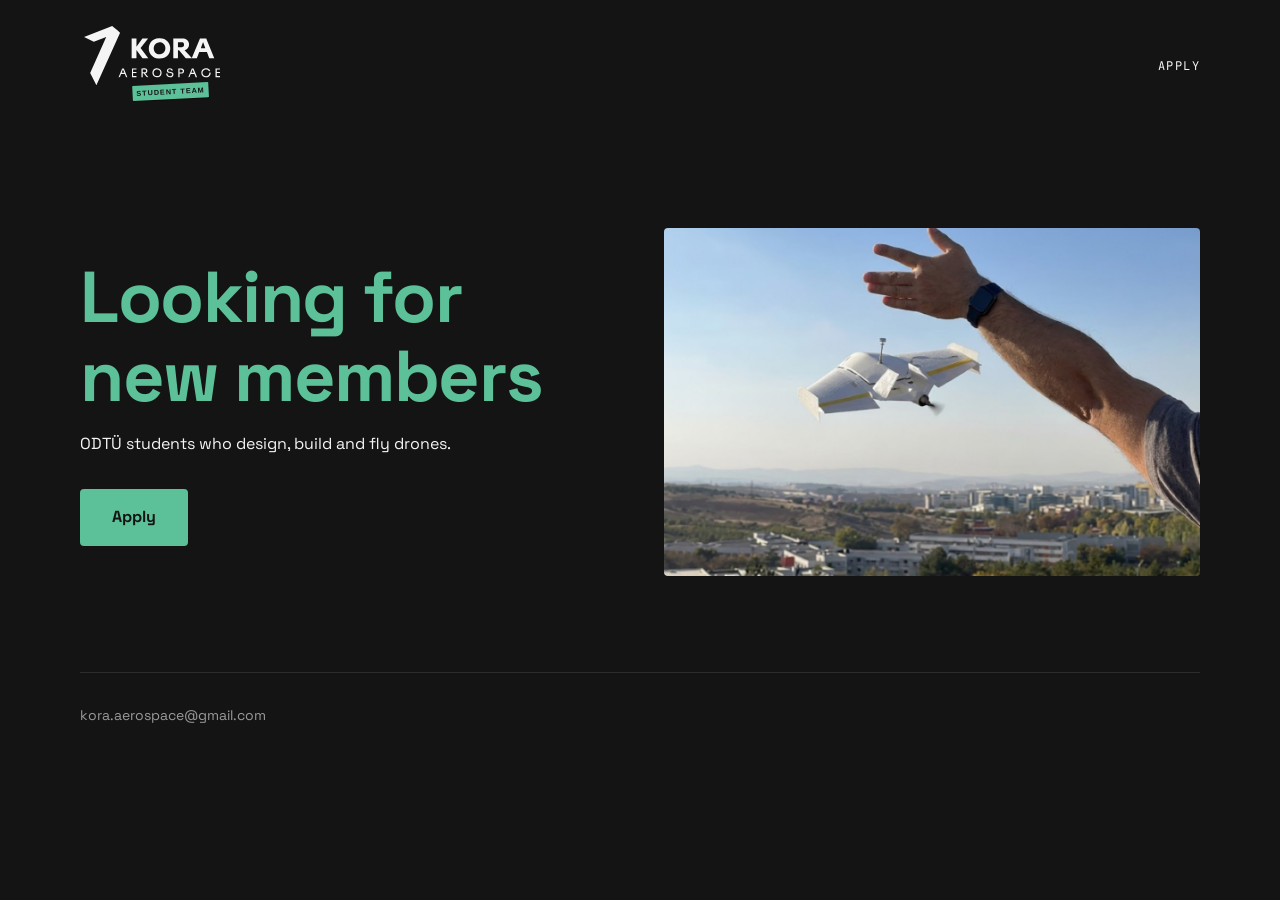
==== index.html @ a080cf4e "Cut text and elements Home keeps the hero only. Apply keeps the title, the four areas and the form b" ====
<!doctype html>
<html lang="en">
<head>
  <meta charset="utf-8">
  <meta name="viewport" content="width=device-width, initial-scale=1">
  <title>Kora Aerospace Student Team</title>
  <meta name="description" content="ODTÜ student team that designs, builds and flies drones. Looking for new members.">
  <link rel="icon" href="favicon.ico" sizes="32x32">
  <link rel="icon" href="favicon.svg" type="image/svg+xml">
  <link rel="apple-touch-icon" href="apple-touch-icon.png">
  <link rel="preconnect" href="https://fonts.googleapis.com">
  <link rel="preconnect" href="https://fonts.gstatic.com" crossorigin>
  <link rel="stylesheet" href="tokens.css">
  <link rel="stylesheet" href="style.css">
</head>
<body>
  <header class="wrap nav">
    <a href="./"><img src="media/logo.svg" alt="Kora Aerospace Student Team" width="144" height="84"></a>
    <a href="apply/" class="tab label">Apply</a>
  </header>

  <main class="wrap">
    <section class="hero">
      <div>
        <h1>Looking for new members</h1>
        <p class="lead">ODTÜ students who design, build and fly drones.</p>
        <a href="apply/" class="btn">Apply</a>
      </div>
      <img src="media/launch.jpg" alt="Hand launch of a flying wing in a field test" width="1200" height="778">
    </section>
  </main>

  <footer class="wrap">
    <a href="mailto:kora.aerospace@gmail.com">kora.aerospace@gmail.com</a>
  </footer>
</body>
</html>
---- tokens.css ----
/* Kora Aerospace design tokens. Source of truth: design/DESIGN.md */
@import url('https://fonts.googleapis.com/css2?family=Space+Grotesk:wght@400;500;700&family=JetBrains+Mono:wght@400&display=swap');

:root {
  /* Color: dark first, from the recruitment poster */
  --kora-bg: #141414;          /* page background */
  --kora-surface: #1e1e1e;     /* cards, panels */
  --kora-line: #2d2d2d;        /* borders, dividers */
  --kora-text: #f5f5f5;        /* primary text */
  --kora-text-muted: #9a9a9a;  /* secondary text */
  --kora-green: #5cc098;       /* accent: titles, links, icons. One per view. */
  --kora-green-dim: #3e8a6c;   /* hover/pressed */
  --kora-on-green: #141414;    /* text on green */

  /* Type */
  --kora-font: 'Space Grotesk', 'Helvetica Neue', Arial, sans-serif;
  --kora-font-mono: 'JetBrains Mono', ui-monospace, monospace;
  --kora-fs-display: clamp(2.5rem, 6vw, 4.5rem);
  --kora-fs-h1: clamp(2rem, 4vw, 3rem);
  --kora-fs-h2: 1.5rem;
  --kora-fs-body: 1rem;
  --kora-fs-small: 0.875rem;
  --kora-fs-label: 0.75rem;    /* mono, uppercase, letter-spacing .12em */
  --kora-lh: 1.55;
  --kora-lh-tight: 1.1;

  /* Space: 8px grid */
  --kora-s1: 0.5rem;
  --kora-s2: 1rem;
  --kora-s3: 1.5rem;
  --kora-s4: 2rem;
  --kora-s6: 3rem;
  --kora-s8: 4rem;
  --kora-s12: 6rem;            /* between sections */
  --kora-max: 1120px;          /* content width */

  --kora-radius: 4px;
  --kora-ease: 150ms ease-out;
}

/* Light surfaces (print, documents): swap only these */
.kora-light {
  --kora-bg: #f5f5f5;
  --kora-surface: #ffffff;
  --kora-line: #dddddd;
  --kora-text: #141414;
  --kora-text-muted: #5a5a5a;
  --kora-green: #2f8a66;       /* darker green keeps AA contrast on light */
}
---- style.css ----
/* Layout only. Colors, type and space come from tokens.css (copy of design/tokens.css). */
* { box-sizing: border-box; }

body {
  margin: 0;
  background: var(--kora-bg);
  color: var(--kora-text);
  font: 400 var(--kora-fs-body)/var(--kora-lh) var(--kora-font);
}

::selection { background: var(--kora-green); color: var(--kora-on-green); }

img { display: block; max-width: 100%; height: auto; }

a { color: inherit; text-decoration: none; transition: color var(--kora-ease), background var(--kora-ease), border-color var(--kora-ease); }

.wrap { width: min(100% - 2 * var(--kora-s2), var(--kora-max)); margin: 0 auto; }

.label {
  font: 400 var(--kora-fs-label) var(--kora-font-mono);
  letter-spacing: 0.12em;
  text-transform: uppercase;
}

.nav {
  display: flex;
  align-items: center;
  justify-content: space-between;
  padding: var(--kora-s3) 0;
}

.tab { padding: var(--kora-s1) 0; border-bottom: 1px solid transparent; }

.tab:hover, .tab[aria-current] { color: var(--kora-green); border-color: var(--kora-green); }

section { padding: var(--kora-s8) 0; }

h1 {
  margin: 0 0 var(--kora-s2);
  color: var(--kora-green);
  font-size: var(--kora-fs-display);
  font-weight: 700;
  line-height: var(--kora-lh-tight);
  letter-spacing: -0.02em;
}

.lead { max-width: 34rem; margin: 0 0 var(--kora-s4); }

.btn {
  display: inline-block;
  padding: var(--kora-s2) var(--kora-s4);
  border-radius: var(--kora-radius);
  background: var(--kora-green);
  color: var(--kora-on-green);
  font-weight: 700;
}

.btn:hover { background: var(--kora-green-dim); }

.hero { display: grid; gap: var(--kora-s6); align-items: center; }

.hero img { width: 100%; border-radius: var(--kora-radius); }

.areas {
  display: grid;
  gap: var(--kora-s3);
  margin: var(--kora-s6) 0;
  padding: 0;
  list-style: none;
}

.areas li { display: flex; align-items: center; gap: var(--kora-s2); }

.areas svg {
  flex: none;
  width: 24px;
  height: 24px;
  fill: none;
  stroke: var(--kora-green);
  stroke-width: 1.5;
  stroke-linecap: round;
  stroke-linejoin: round;
}

footer {
  display: flex;
  flex-wrap: wrap;
  justify-content: space-between;
  gap: var(--kora-s2);
  padding: var(--kora-s4) 0;
  border-top: 1px solid var(--kora-line);
  color: var(--kora-text-muted);
  font-size: var(--kora-fs-small);
}

footer a:hover { color: var(--kora-green); }

@media (min-width: 860px) {
  .hero { grid-template-columns: 1fr 1fr; }
  section { padding: var(--kora-s12) 0; }
}
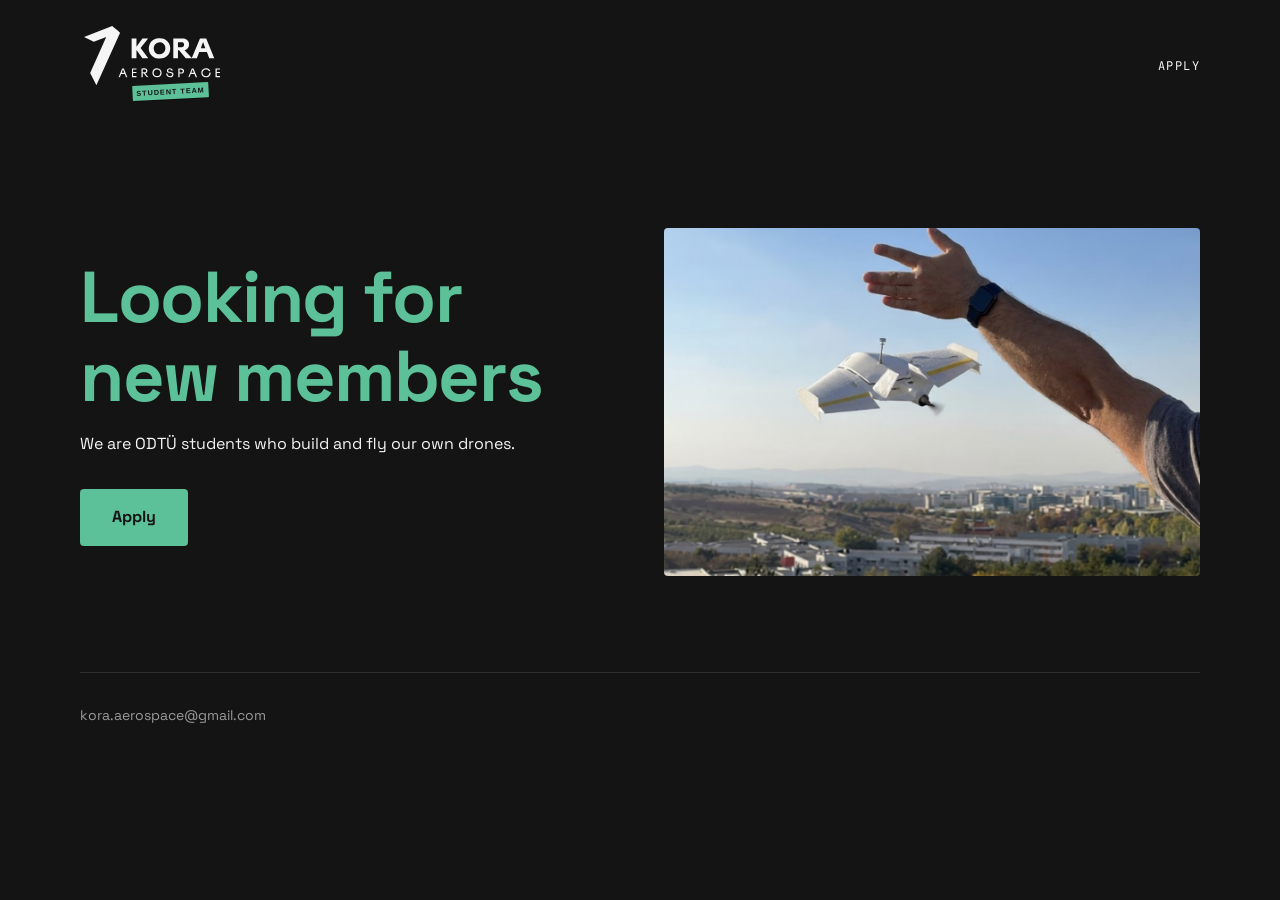
==== commit c20934a5: "Humanize page copy and README Co-Authored-By: Claude Opus 5.5 <noreply@anthropic.com> Claude-Session" ====
--- a/index.html
+++ b/index.html
@@ -4,7 +4,7 @@
   <meta charset="utf-8">
   <meta name="viewport" content="width=device-width, initial-scale=1">
   <title>Kora Aerospace Student Team</title>
-  <meta name="description" content="ODTÜ student team that designs, builds and flies drones. Looking for new members.">
+  <meta name="description" content="We are ODTÜ students who build and fly our own drones, and we are looking for new members.">
   <link rel="icon" href="favicon.ico" sizes="32x32">
   <link rel="icon" href="favicon.svg" type="image/svg+xml">
   <link rel="apple-touch-icon" href="apple-touch-icon.png">
@@ -23,7 +23,7 @@
     <section class="hero">
       <div>
         <h1>Looking for new members</h1>
-        <p class="lead">ODTÜ students who design, build and fly drones.</p>
+        <p class="lead">We are ODTÜ students who build and fly our own drones.</p>
         <a href="apply/" class="btn">Apply</a>
       </div>
       <img src="media/launch.jpg" alt="Hand launch of a flying wing in a field test" width="1200" height="778">
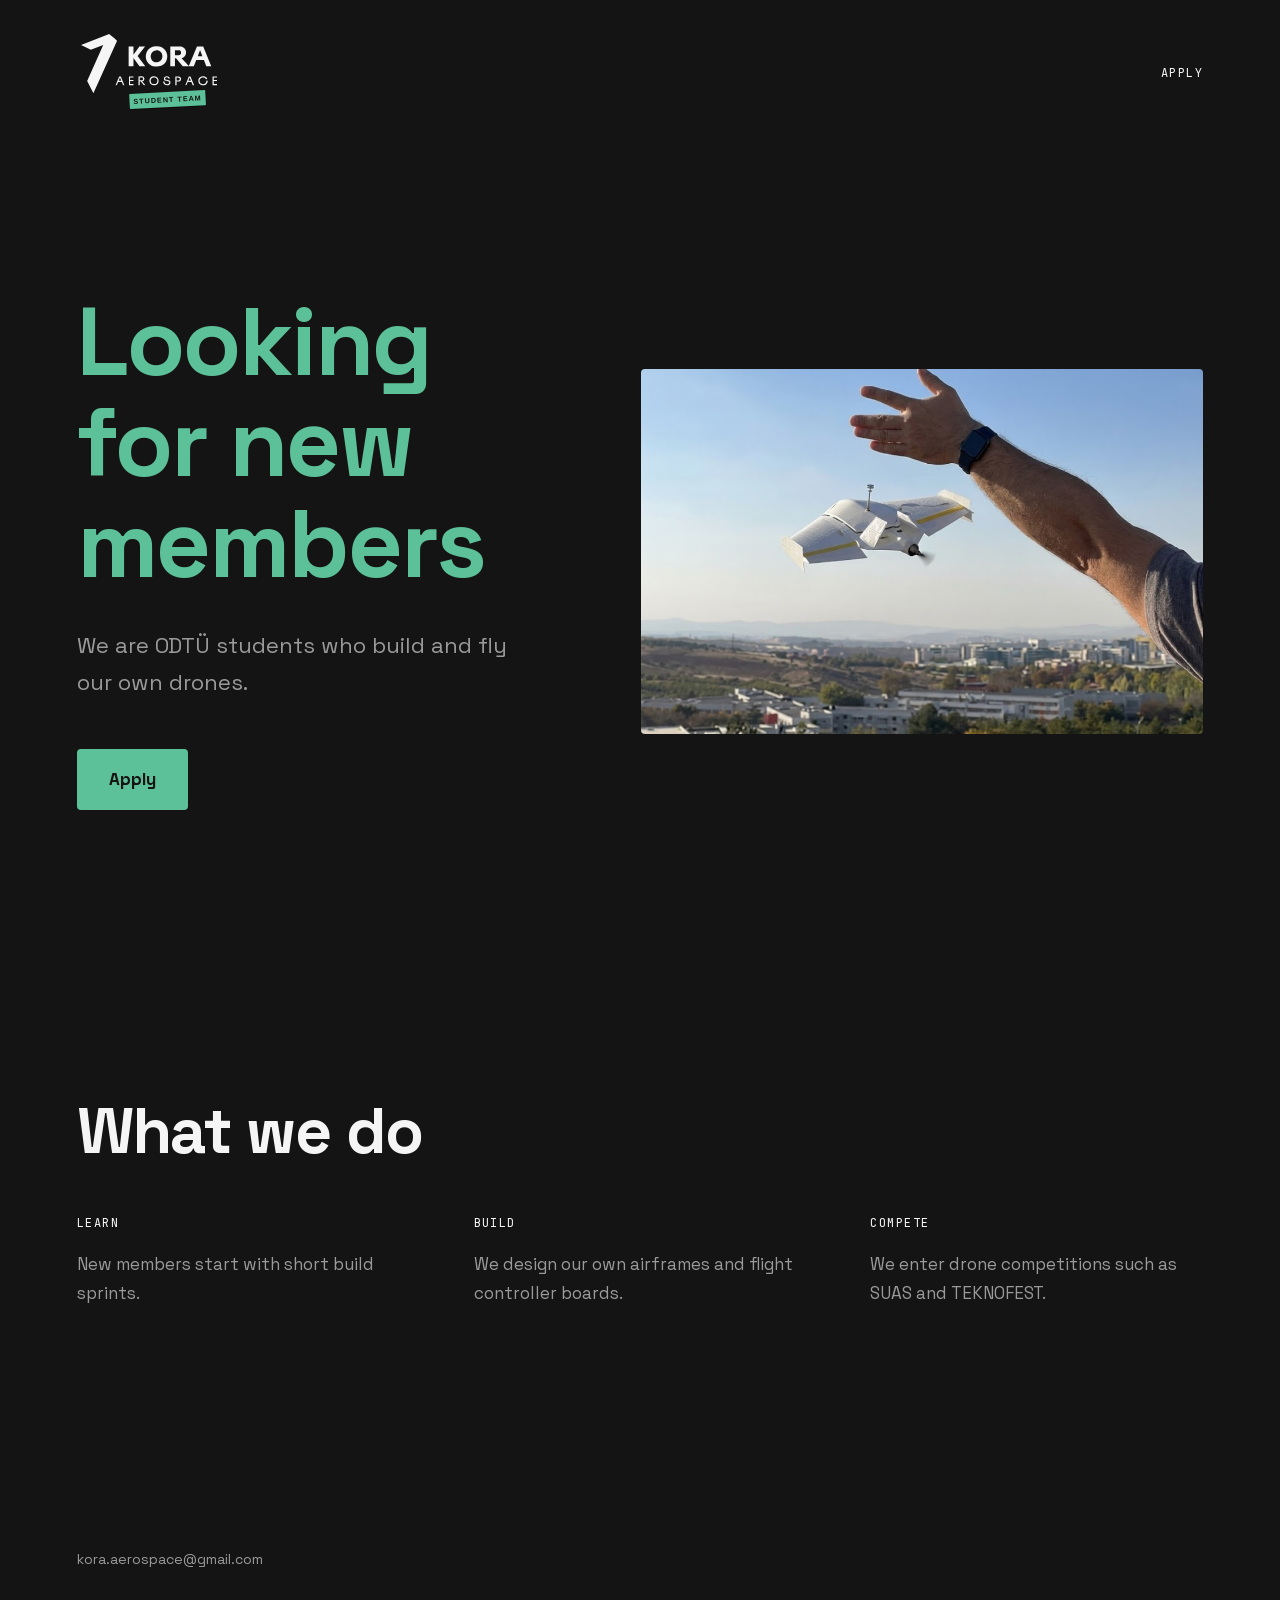
==== commit 7f2b02d0: "Apply design v2 and the designer's review Copy tokens.css v2 and self-host Space Grotesk and JetBrai" ====
--- a/index.html
+++ b/index.html
@@ -8,8 +8,7 @@
   <link rel="icon" href="favicon.ico" sizes="32x32">
   <link rel="icon" href="favicon.svg" type="image/svg+xml">
   <link rel="apple-touch-icon" href="apple-touch-icon.png">
-  <link rel="preconnect" href="https://fonts.googleapis.com">
-  <link rel="preconnect" href="https://fonts.gstatic.com" crossorigin>
+  <link rel="preload" href="fonts/space-grotesk-latin.woff2" as="font" type="font/woff2" crossorigin>
   <link rel="stylesheet" href="tokens.css">
   <link rel="stylesheet" href="style.css">
 </head>
@@ -26,7 +25,16 @@
         <p class="lead">We are ODTÜ students who build and fly our own drones.</p>
         <a href="apply/" class="btn">Apply</a>
       </div>
-      <img src="media/launch.jpg" alt="Hand launch of a flying wing in a field test" width="1200" height="778">
+      <img src="media/launch.jpg" alt="Hand launch of a flying wing in a field test" width="1111" height="721">
+    </section>
+
+    <section>
+      <h2>What we do</h2>
+      <ul class="facts">
+        <li><span class="label">Learn</span>New members start with short build sprints.</li>
+        <li><span class="label">Build</span>We design our own airframes and flight controller boards.</li>
+        <li><span class="label">Compete</span>We enter drone competitions such as SUAS and TEKNOFEST.</li>
+      </ul>
     </section>
   </main>
 
--- a/tokens.css
+++ b/tokens.css
@@ -1,5 +1,5 @@
-/* Kora Aerospace design tokens. Source of truth: design/DESIGN.md */
-@import url('https://fonts.googleapis.com/css2?family=Space+Grotesk:wght@400;500;700&family=JetBrains+Mono:wght@400&display=swap');
+/* Kora Aerospace design tokens v2 (2026-10-20). Rules: design/DESIGN.md.
+   Fonts are self-hosted by each site; this file loads nothing. */
 
 :root {
   /* Color: dark first, from the recruitment poster */
@@ -12,30 +12,37 @@
   --kora-green-dim: #3e8a6c;   /* hover/pressed */
   --kora-on-green: #141414;    /* text on green */
 
-  /* Type */
+  /* Type: big steps between levels, so hierarchy comes from size and weight */
   --kora-font: 'Space Grotesk', 'Helvetica Neue', Arial, sans-serif;
   --kora-font-mono: 'JetBrains Mono', ui-monospace, monospace;
-  --kora-fs-display: clamp(2.5rem, 6vw, 4.5rem);
-  --kora-fs-h1: clamp(2rem, 4vw, 3rem);
-  --kora-fs-h2: 1.5rem;
-  --kora-fs-body: 1rem;
+  --kora-fs-display: clamp(3rem, 8vw, 6rem);       /* 48 to 96px */
+  --kora-fs-h1: clamp(2.25rem, 5vw, 4rem);         /* 36 to 64px */
+  --kora-fs-h2: clamp(1.375rem, 2.2vw, 1.75rem);   /* 22 to 28px */
+  --kora-fs-lead: clamp(1.125rem, 1.8vw, 1.375rem);/* 18 to 22px, under a heading */
+  --kora-fs-body: 1.0625rem;                       /* 17px */
   --kora-fs-small: 0.875rem;
   --kora-fs-label: 0.75rem;    /* mono, uppercase, letter-spacing .12em */
-  --kora-lh: 1.55;
-  --kora-lh-tight: 1.1;
+  --kora-lh: 1.7;
+  --kora-lh-tight: 1.05;
+  --kora-measure: 36ch;        /* max line length of lead and body text */
 
-  /* Space: 8px grid */
-  --kora-s1: 0.5rem;
-  --kora-s2: 1rem;
-  --kora-s3: 1.5rem;
-  --kora-s4: 2rem;
-  --kora-s6: 3rem;
-  --kora-s8: 4rem;
-  --kora-s12: 6rem;            /* between sections */
-  --kora-max: 1120px;          /* content width */
+  /* Space: 8px grid, larger top end */
+  --kora-s1: 0.5rem;           /* 8 */
+  --kora-s2: 1rem;             /* 16 */
+  --kora-s3: 1.5rem;           /* 24 */
+  --kora-s4: 2rem;             /* 32 */
+  --kora-s6: 3rem;             /* 48 */
+  --kora-s8: 4rem;             /* 64 */
+  --kora-s12: 6rem;            /* 96 */
+  --kora-s16: 8rem;            /* 128 */
+  --kora-s20: 10rem;           /* 160 */
+  --kora-gutter: clamp(1.5rem, 6vw, 6rem);         /* page side margin: 24 to 96px */
+  --kora-section: clamp(6rem, 16vh, 10rem);        /* padding above and below each section: 96 to 160px */
+  --kora-stack: var(--kora-s4);                    /* heading to text */
+  --kora-max: 1200px;          /* content width, inside the gutters */
 
   --kora-radius: 4px;
-  --kora-ease: 150ms ease-out;
+  --kora-ease: 300ms cubic-bezier(.2, 0, 0, 1);    /* calm, no bounce */
 }
 
 /* Light surfaces (print, documents): swap only these */
--- a/style.css
+++ b/style.css
@@ -1,4 +1,11 @@
 /* Layout only. Colors, type and space come from tokens.css (copy of design/tokens.css). */
+
+/* Self-hosted fonts (SIL OFL 1.1, see LICENSES/), same files as the company site. */
+@font-face { font-family: 'Space Grotesk'; font-weight: 400 700; font-display: swap; src: url(fonts/space-grotesk-latin.woff2) format('woff2'); unicode-range: U+0000-00FF, U+0131, U+0152-0153, U+02BB-02BC, U+02C6, U+02DA, U+02DC, U+0304, U+0308, U+0329, U+2000-206F, U+20AC, U+2122, U+2191, U+2193, U+2212, U+2215, U+FEFF, U+FFFD; }
+@font-face { font-family: 'Space Grotesk'; font-weight: 400 700; font-display: swap; src: url(fonts/space-grotesk-latin-ext.woff2) format('woff2'); unicode-range: U+0100-02BA, U+02BD-02C5, U+02C7-02CC, U+02CE-02D7, U+02DD-02FF, U+0304, U+0308, U+0329, U+1D00-1DBF, U+1E00-1E9F, U+1EF2-1EFF, U+2020, U+20A0-20AB, U+20AD-20C4, U+2113, U+2C60-2C7F, U+A720-A7FF; }
+@font-face { font-family: 'JetBrains Mono'; font-weight: 400; font-display: swap; src: url(fonts/jetbrains-mono-latin.woff2) format('woff2'); unicode-range: U+0000-00FF, U+0131, U+0152-0153, U+02BB-02BC, U+02C6, U+02DA, U+02DC, U+0304, U+0308, U+0329, U+2000-206F, U+20AC, U+2122, U+2191, U+2193, U+2212, U+2215, U+FEFF, U+FFFD; }
+@font-face { font-family: 'JetBrains Mono'; font-weight: 400; font-display: swap; src: url(fonts/jetbrains-mono-latin-ext.woff2) format('woff2'); unicode-range: U+0100-02BA, U+02BD-02C5, U+02C7-02CC, U+02CE-02D7, U+02DD-02FF, U+0304, U+0308, U+0329, U+1D00-1DBF, U+1E00-1E9F, U+1EF2-1EFF, U+2020, U+20A0-20AB, U+20AD-20C4, U+2113, U+2C60-2C7F, U+A720-A7FF; }
+
 * { box-sizing: border-box; }
 
 body {
@@ -6,18 +13,26 @@
   background: var(--kora-bg);
   color: var(--kora-text);
   font: 400 var(--kora-fs-body)/var(--kora-lh) var(--kora-font);
+  -webkit-font-smoothing: antialiased;
 }
 
 ::selection { background: var(--kora-green); color: var(--kora-on-green); }
 
 img { display: block; max-width: 100%; height: auto; }
 
-a { color: inherit; text-decoration: none; transition: color var(--kora-ease), background var(--kora-ease), border-color var(--kora-ease); }
+a { color: inherit; text-decoration: none; transition: color var(--kora-ease), background-color var(--kora-ease), border-color var(--kora-ease); }
 
-.wrap { width: min(100% - 2 * var(--kora-s2), var(--kora-max)); margin: 0 auto; }
+h1, h2, p, ul { margin: 0; }
+
+.wrap {
+  width: auto;
+  max-width: calc(var(--kora-max) + 2 * var(--kora-gutter));
+  padding-inline: var(--kora-gutter);
+  margin-inline: auto;
+}
 
 .label {
-  font: 400 var(--kora-fs-label) var(--kora-font-mono);
+  font: 400 var(--kora-fs-label)/var(--kora-lh) var(--kora-font-mono);
   letter-spacing: 0.12em;
   text-transform: uppercase;
 }
@@ -26,25 +41,27 @@
   display: flex;
   align-items: center;
   justify-content: space-between;
-  padding: var(--kora-s3) 0;
+  padding-block: var(--kora-s4);
 }
 
-.tab { padding: var(--kora-s1) 0; border-bottom: 1px solid transparent; }
+.tab { padding-block: var(--kora-s1); border-bottom: 1px solid transparent; }
 
 .tab:hover, .tab[aria-current] { color: var(--kora-green); border-color: var(--kora-green); }
 
-section { padding: var(--kora-s8) 0; }
+section { padding-block: var(--kora-section); }
 
-h1 {
-  margin: 0 0 var(--kora-s2);
-  color: var(--kora-green);
-  font-size: var(--kora-fs-display);
-  font-weight: 700;
-  line-height: var(--kora-lh-tight);
-  letter-spacing: -0.02em;
+h1, h2 { font-weight: 700; line-height: var(--kora-lh-tight); letter-spacing: -0.02em; }
+
+h1 { margin-bottom: var(--kora-stack); color: var(--kora-green); font-size: var(--kora-fs-display); }
+
+h2 { font-size: var(--kora-fs-h1); }
+
+.lead {
+  max-width: var(--kora-measure);
+  margin-bottom: var(--kora-s6);
+  color: var(--kora-text-muted);
+  font-size: var(--kora-fs-lead);
 }
-
-.lead { max-width: 34rem; margin: 0 0 var(--kora-s4); }
 
 .btn {
   display: inline-block;
@@ -57,19 +74,38 @@
 
 .btn:hover { background: var(--kora-green-dim); }
 
-.hero { display: grid; gap: var(--kora-s6); align-items: center; }
+.hero { display: grid; gap: var(--kora-s12); align-items: center; }
 
 .hero img { width: 100%; border-radius: var(--kora-radius); }
+
+.facts {
+  display: grid;
+  grid-template-columns: repeat(auto-fit, minmax(16rem, 1fr));
+  gap: var(--kora-s8);
+  margin-top: var(--kora-s6);
+  padding: 0;
+  list-style: none;
+  color: var(--kora-text-muted);
+}
+
+.facts .label { display: block; margin-bottom: var(--kora-s2); color: var(--kora-text); }
 
 .areas {
   display: grid;
   gap: var(--kora-s3);
-  margin: var(--kora-s6) 0;
+  margin-bottom: var(--kora-s8);
   padding: 0;
   list-style: none;
 }
 
-.areas li { display: flex; align-items: center; gap: var(--kora-s2); }
+.areas li {
+  display: flex;
+  align-items: center;
+  gap: var(--kora-s2);
+  padding: var(--kora-s4);
+  border-radius: var(--kora-radius);
+  background: var(--kora-surface);
+}
 
 .areas svg {
   flex: none;
@@ -83,19 +119,17 @@
 }
 
 footer {
-  display: flex;
-  flex-wrap: wrap;
-  justify-content: space-between;
-  gap: var(--kora-s2);
-  padding: var(--kora-s4) 0;
-  border-top: 1px solid var(--kora-line);
+  padding-block: var(--kora-s12) var(--kora-s8);
   color: var(--kora-text-muted);
   font-size: var(--kora-fs-small);
 }
 
 footer a:hover { color: var(--kora-green); }
 
+@media (min-width: 700px) {
+  .areas { grid-template-columns: repeat(2, 1fr); }
+}
+
 @media (min-width: 860px) {
-  .hero { grid-template-columns: 1fr 1fr; }
-  section { padding: var(--kora-s12) 0; }
+  .hero { grid-template-columns: 1fr 1.2fr; min-height: 80vh; }
 }
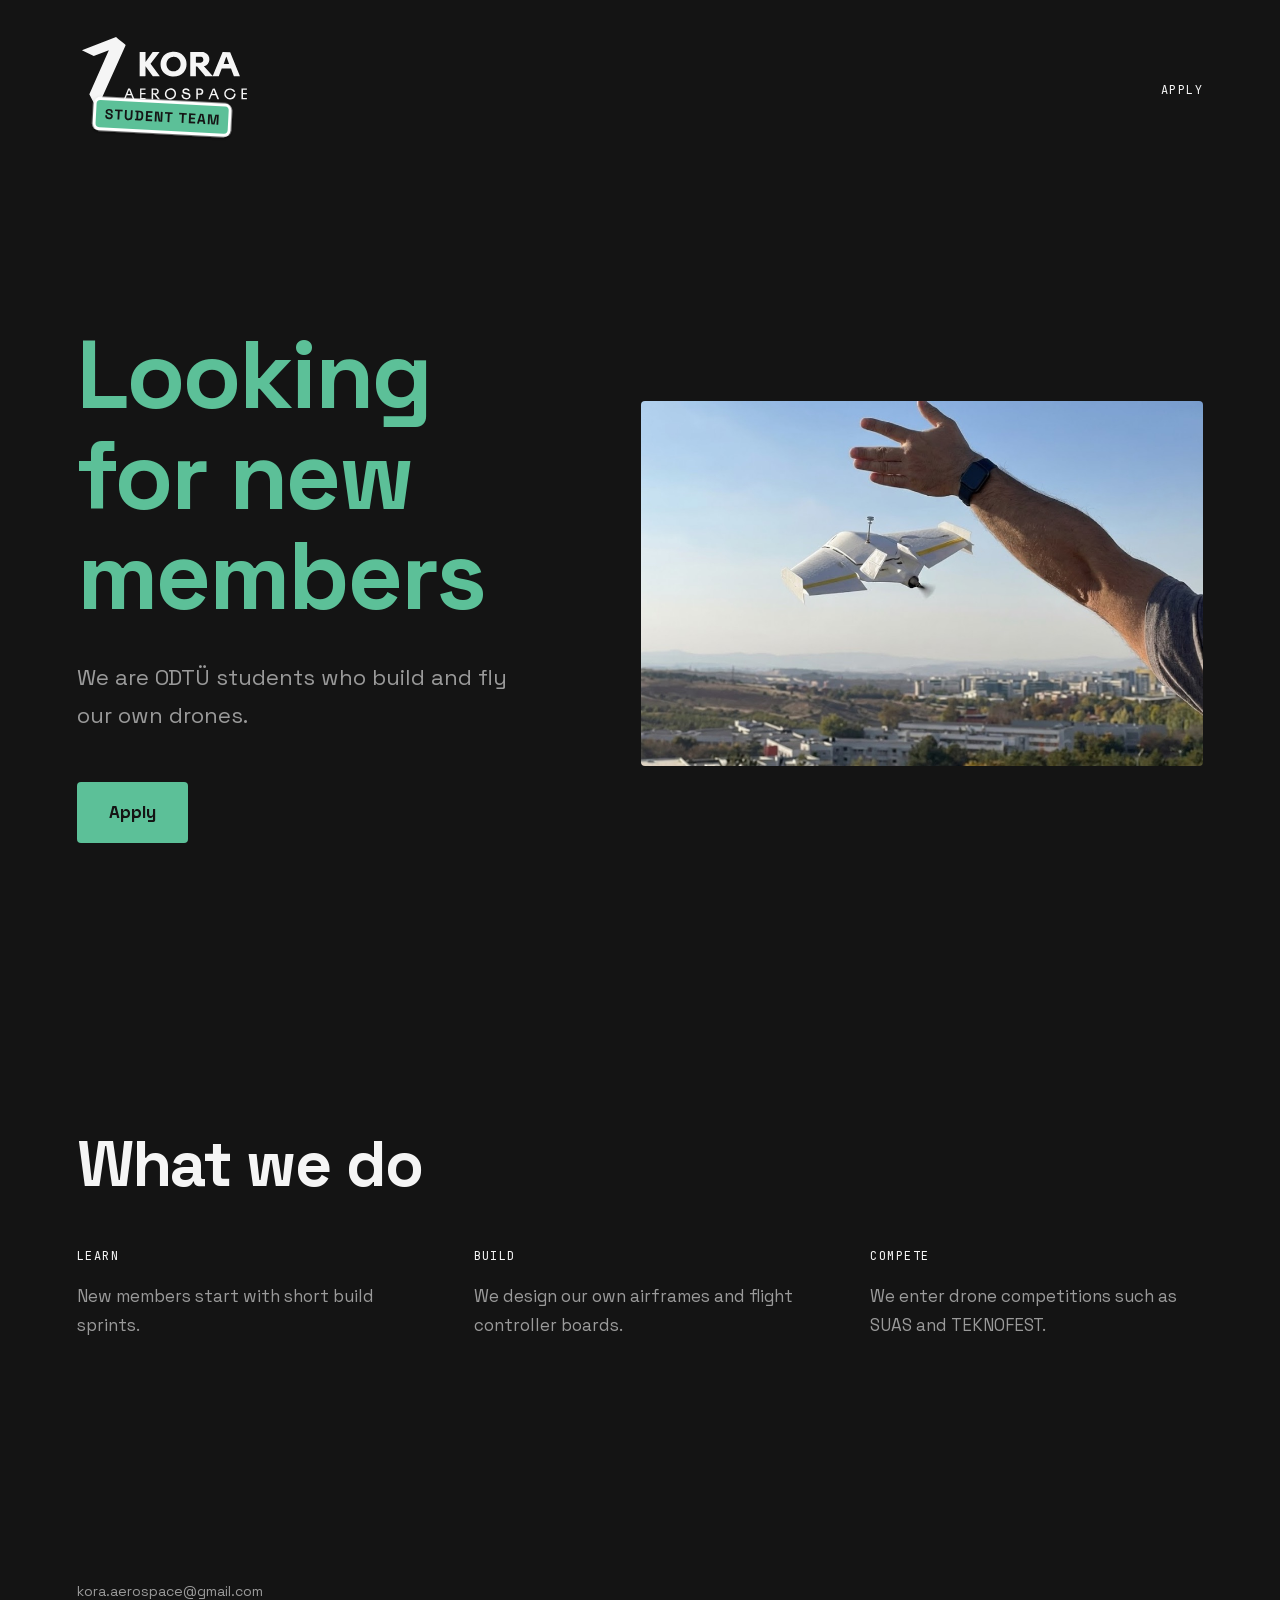
==== commit e3491a5e: "Use the official student team logo (option A) at 180px Co-Authored-By: Claude Opus 5.5 <noreply@anth" ====
--- a/index.html
+++ b/index.html
@@ -14,7 +14,7 @@
 </head>
 <body>
   <header class="wrap nav">
-    <a href="./"><img src="media/logo.svg" alt="Kora Aerospace Student Team" width="144" height="84"></a>
+    <a href="./" class="logo"><img src="media/logo.svg" alt="Kora Aerospace Student Team" width="180" height="117"></a>
     <a href="apply/" class="tab label">Apply</a>
   </header>
 
--- a/style.css
+++ b/style.css
@@ -43,6 +43,9 @@
   justify-content: space-between;
   padding-block: var(--kora-s4);
 }
+
+/* The logo never shrinks: 180px wide, the minimum is 160px. */
+.logo { flex: none; }
 
 .tab { padding-block: var(--kora-s1); border-bottom: 1px solid transparent; }
 
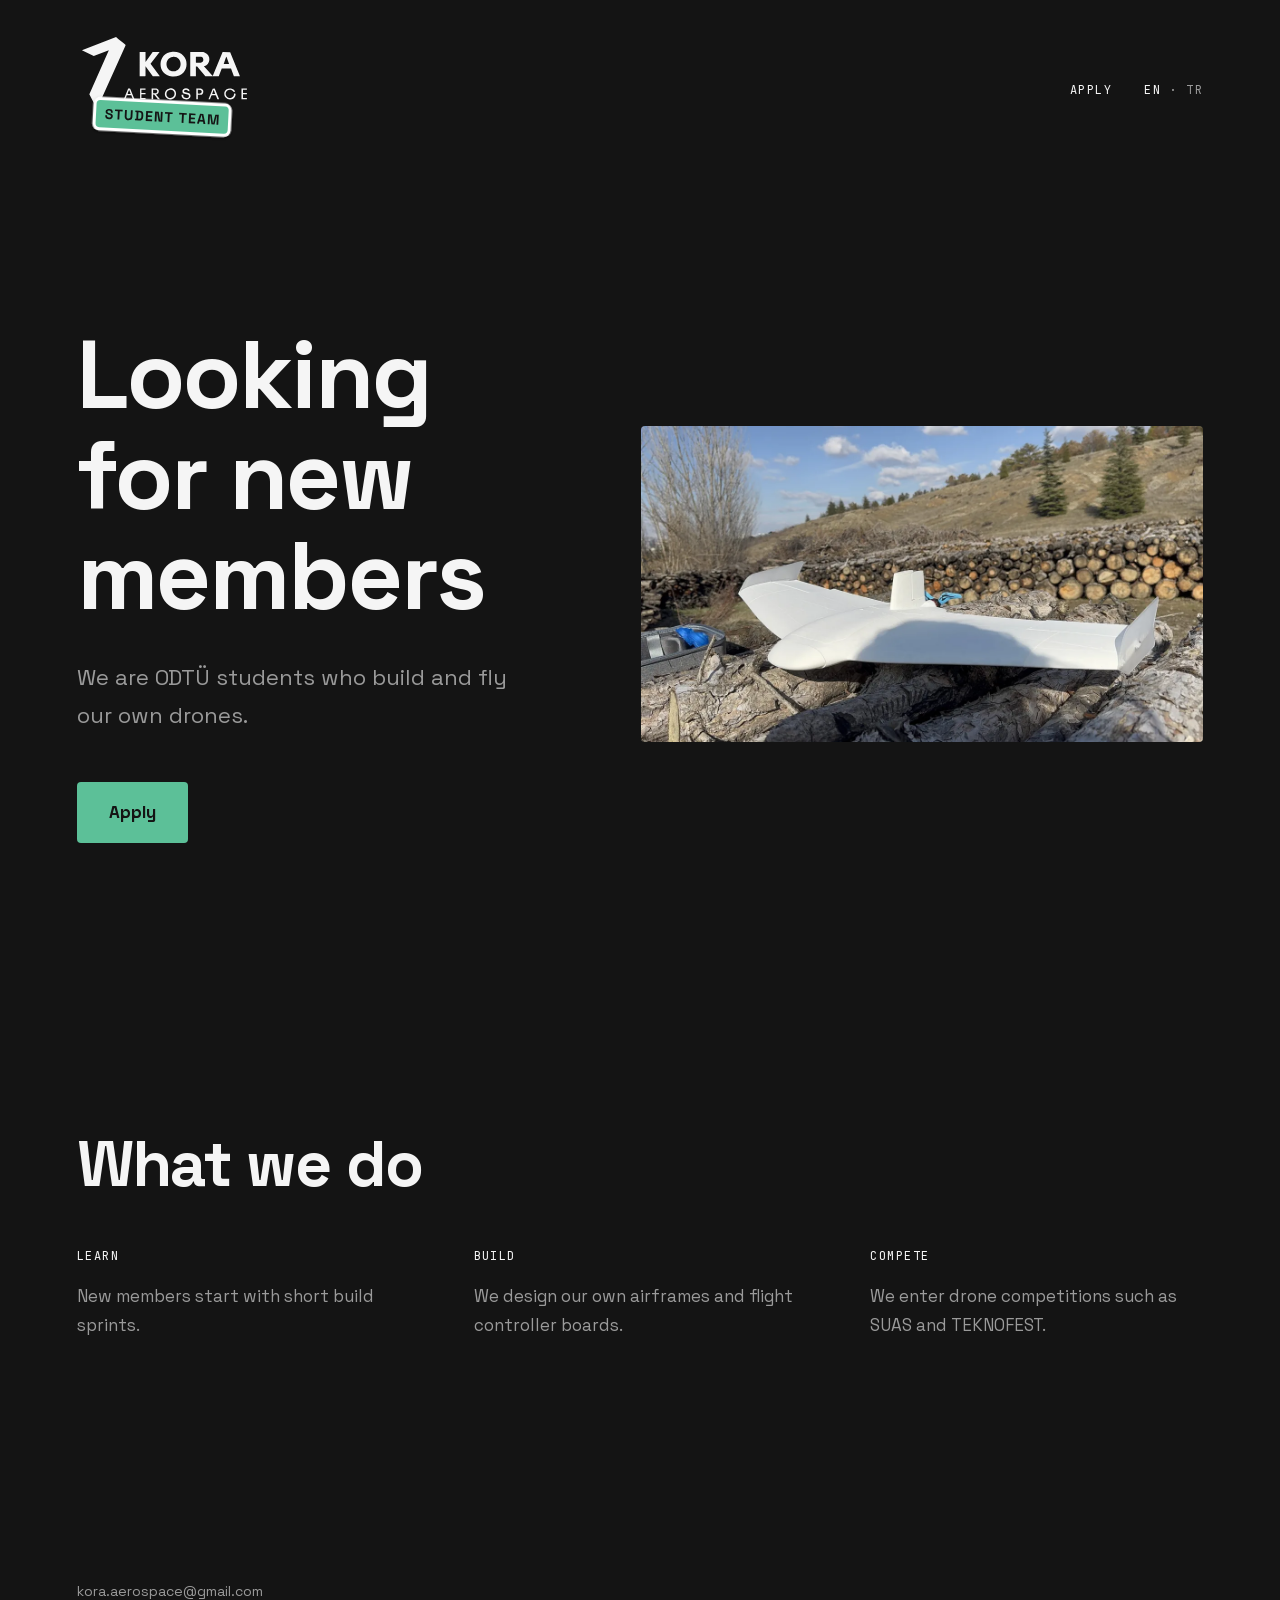
==== commit ec56ab53: "Add Turkish pages, real photo and design v3 Static Turkish copies in tr/ with an EN · TR switch and " ====
--- a/index.html
+++ b/index.html
@@ -5,7 +5,10 @@
   <meta name="viewport" content="width=device-width, initial-scale=1">
   <title>Kora Aerospace Student Team</title>
   <meta name="description" content="We are ODTÜ students who build and fly our own drones, and we are looking for new members.">
-  <link rel="icon" href="favicon.ico" sizes="32x32">
+  <link rel="alternate" hreflang="en" href="https://student.kora-aerospace.com/">
+  <link rel="alternate" hreflang="tr" href="https://student.kora-aerospace.com/tr/">
+  <link rel="alternate" hreflang="x-default" href="https://student.kora-aerospace.com/">
+  <link rel="icon" href="favicon.ico" sizes="48x48">
   <link rel="icon" href="favicon.svg" type="image/svg+xml">
   <link rel="apple-touch-icon" href="apple-touch-icon.png">
   <link rel="preload" href="fonts/space-grotesk-latin.woff2" as="font" type="font/woff2" crossorigin>
@@ -15,7 +18,10 @@
 <body>
   <header class="wrap nav">
     <a href="./" class="logo"><img src="media/logo.svg" alt="Kora Aerospace Student Team" width="180" height="117"></a>
-    <a href="apply/" class="tab label">Apply</a>
+    <nav>
+      <a href="apply/" class="tab label">Apply</a>
+      <p class="lang label"><span>EN</span> · <a href="tr/" hreflang="tr" lang="tr" aria-label="Türkçe">TR</a></p>
+    </nav>
   </header>
 
   <main class="wrap">
@@ -25,7 +31,7 @@
         <p class="lead">We are ODTÜ students who build and fly our own drones.</p>
         <a href="apply/" class="btn">Apply</a>
       </div>
-      <img src="media/launch.jpg" alt="Hand launch of a flying wing in a field test" width="1111" height="721">
+      <img src="media/wing-field.webp" alt="Our competition flying wing on a log pile in a field" width="1240" height="698">
     </section>
 
     <section>
--- a/tokens.css
+++ b/tokens.css
@@ -1,4 +1,4 @@
-/* Kora Aerospace design tokens v2 (2026-10-20). Rules: design/DESIGN.md.
+/* Kora Aerospace design tokens v3 (2026-10-20). Rules: design/DESIGN.md.
    Fonts are self-hosted by each site; this file loads nothing. */
 
 :root {
@@ -8,7 +8,7 @@
   --kora-line: #2d2d2d;        /* borders, dividers */
   --kora-text: #f5f5f5;        /* primary text */
   --kora-text-muted: #9a9a9a;  /* secondary text */
-  --kora-green: #5cc098;       /* accent: titles, links, icons. One per view. */
+  --kora-green: #5cc098;       /* small accents only: the main button, link hover/focus. Never headlines. */
   --kora-green-dim: #3e8a6c;   /* hover/pressed */
   --kora-on-green: #141414;    /* text on green */
 
--- a/style.css
+++ b/style.css
@@ -24,6 +24,8 @@
 
 h1, h2, p, ul { margin: 0; }
 
+:focus-visible { outline: 2px solid var(--kora-green); outline-offset: 4px; }
+
 .wrap {
   width: auto;
   max-width: calc(var(--kora-max) + 2 * var(--kora-gutter));
@@ -47,15 +49,32 @@
 /* The logo never shrinks: 180px wide, the minimum is 160px. */
 .logo { flex: none; }
 
+/* Right side of the header. On a narrow phone the two items wrap to two lines. */
+.nav nav {
+  display: flex;
+  flex-wrap: wrap;
+  justify-content: flex-end;
+  align-items: center;
+  gap: var(--kora-s1) var(--kora-s4);
+}
+
 .tab { padding-block: var(--kora-s1); border-bottom: 1px solid transparent; }
 
-.tab:hover, .tab[aria-current] { color: var(--kora-green); border-color: var(--kora-green); }
+.tab[aria-current] { color: var(--kora-text); border-color: var(--kora-text); }
+
+.tab:hover { color: var(--kora-green); border-color: var(--kora-green); }
+
+.lang { color: var(--kora-text-muted); }
+
+.lang span { color: var(--kora-text); }
+
+.lang a:hover { color: var(--kora-green); }
 
 section { padding-block: var(--kora-section); }
 
 h1, h2 { font-weight: 700; line-height: var(--kora-lh-tight); letter-spacing: -0.02em; }
 
-h1 { margin-bottom: var(--kora-stack); color: var(--kora-green); font-size: var(--kora-fs-display); }
+h1 { margin-bottom: var(--kora-stack); font-size: var(--kora-fs-display); }
 
 h2 { font-size: var(--kora-fs-h1); }
 
@@ -115,7 +134,7 @@
   width: 24px;
   height: 24px;
   fill: none;
-  stroke: var(--kora-green);
+  stroke: var(--kora-text-muted);
   stroke-width: 1.5;
   stroke-linecap: round;
   stroke-linejoin: round;
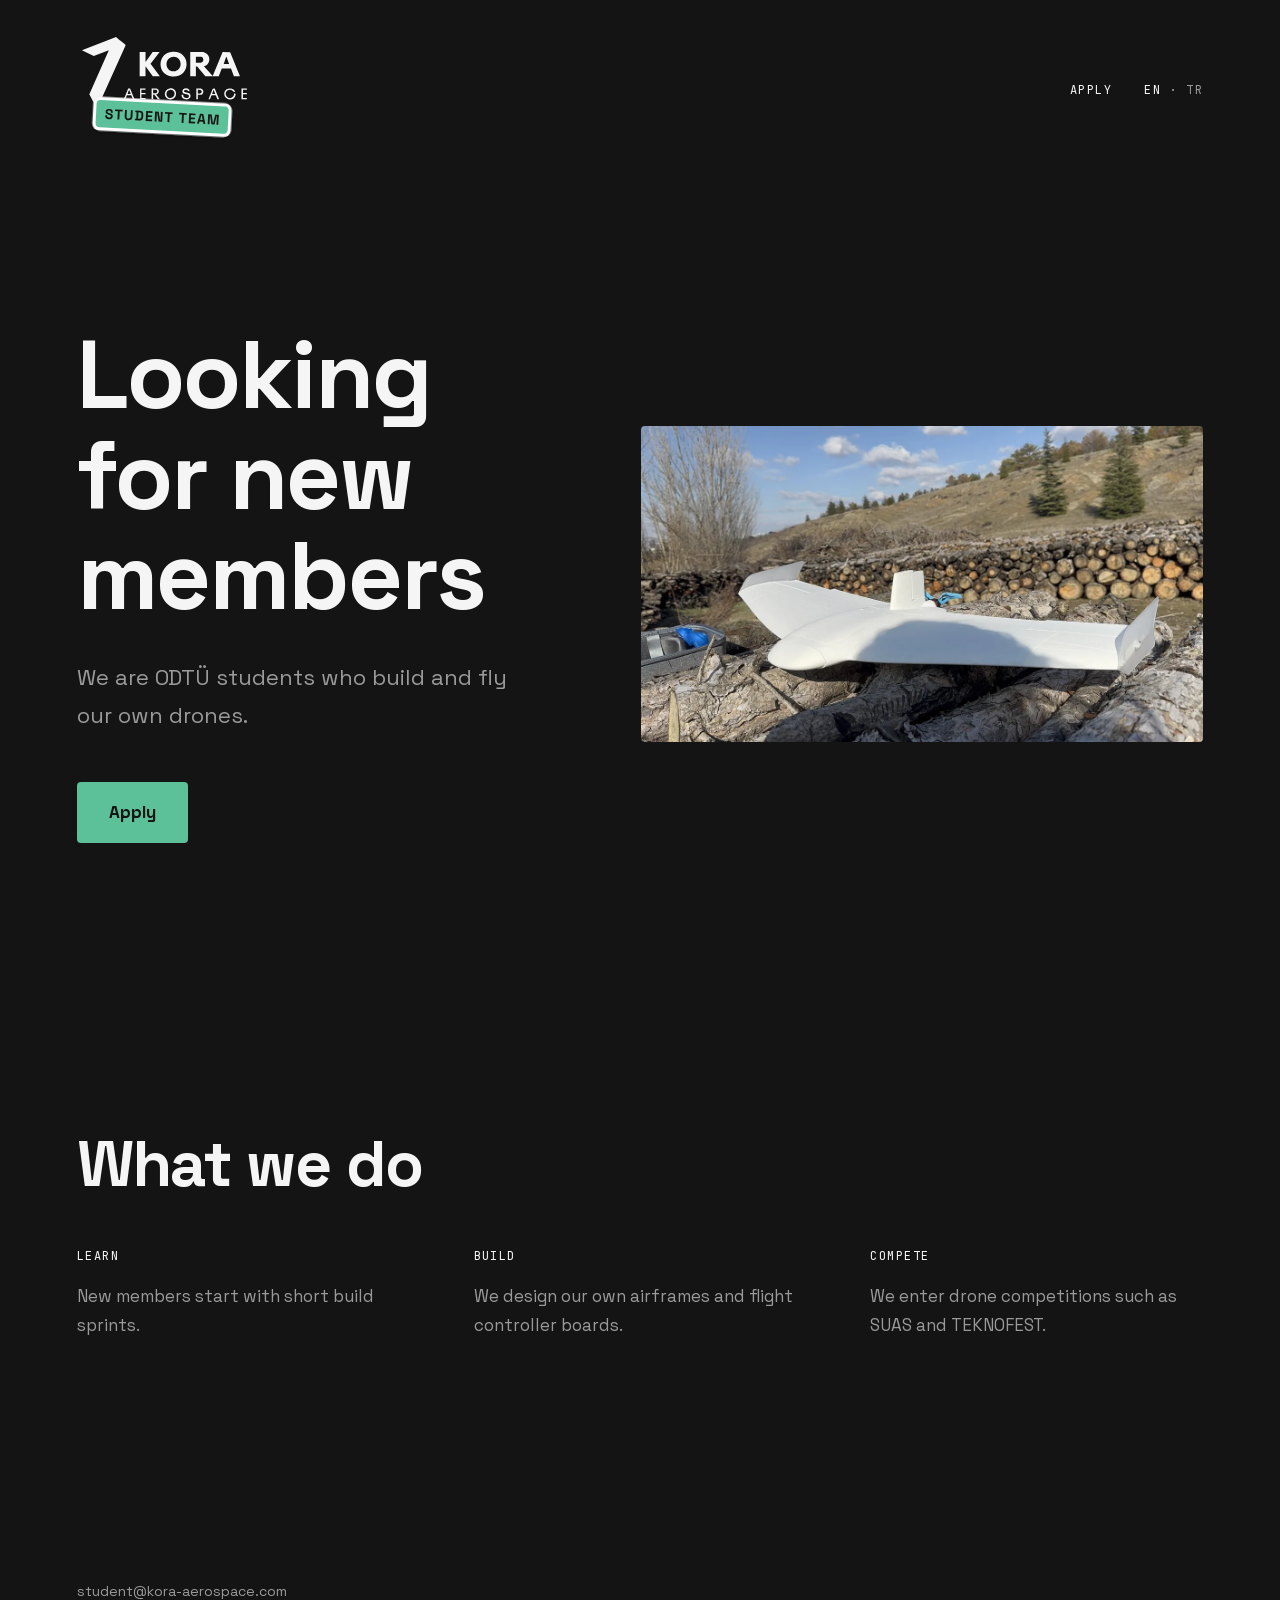
==== commit a77837d4: "Use student@kora-aerospace.com as the contact mail Co-Authored-By: Claude Opus 5.5 <noreply@anthropi" ====
--- a/index.html
+++ b/index.html
@@ -45,7 +45,7 @@
   </main>
 
   <footer class="wrap">
-    <a href="mailto:kora.aerospace@gmail.com">kora.aerospace@gmail.com</a>
+    <a href="mailto:student@kora-aerospace.com">student@kora-aerospace.com</a>
   </footer>
 </body>
 </html>
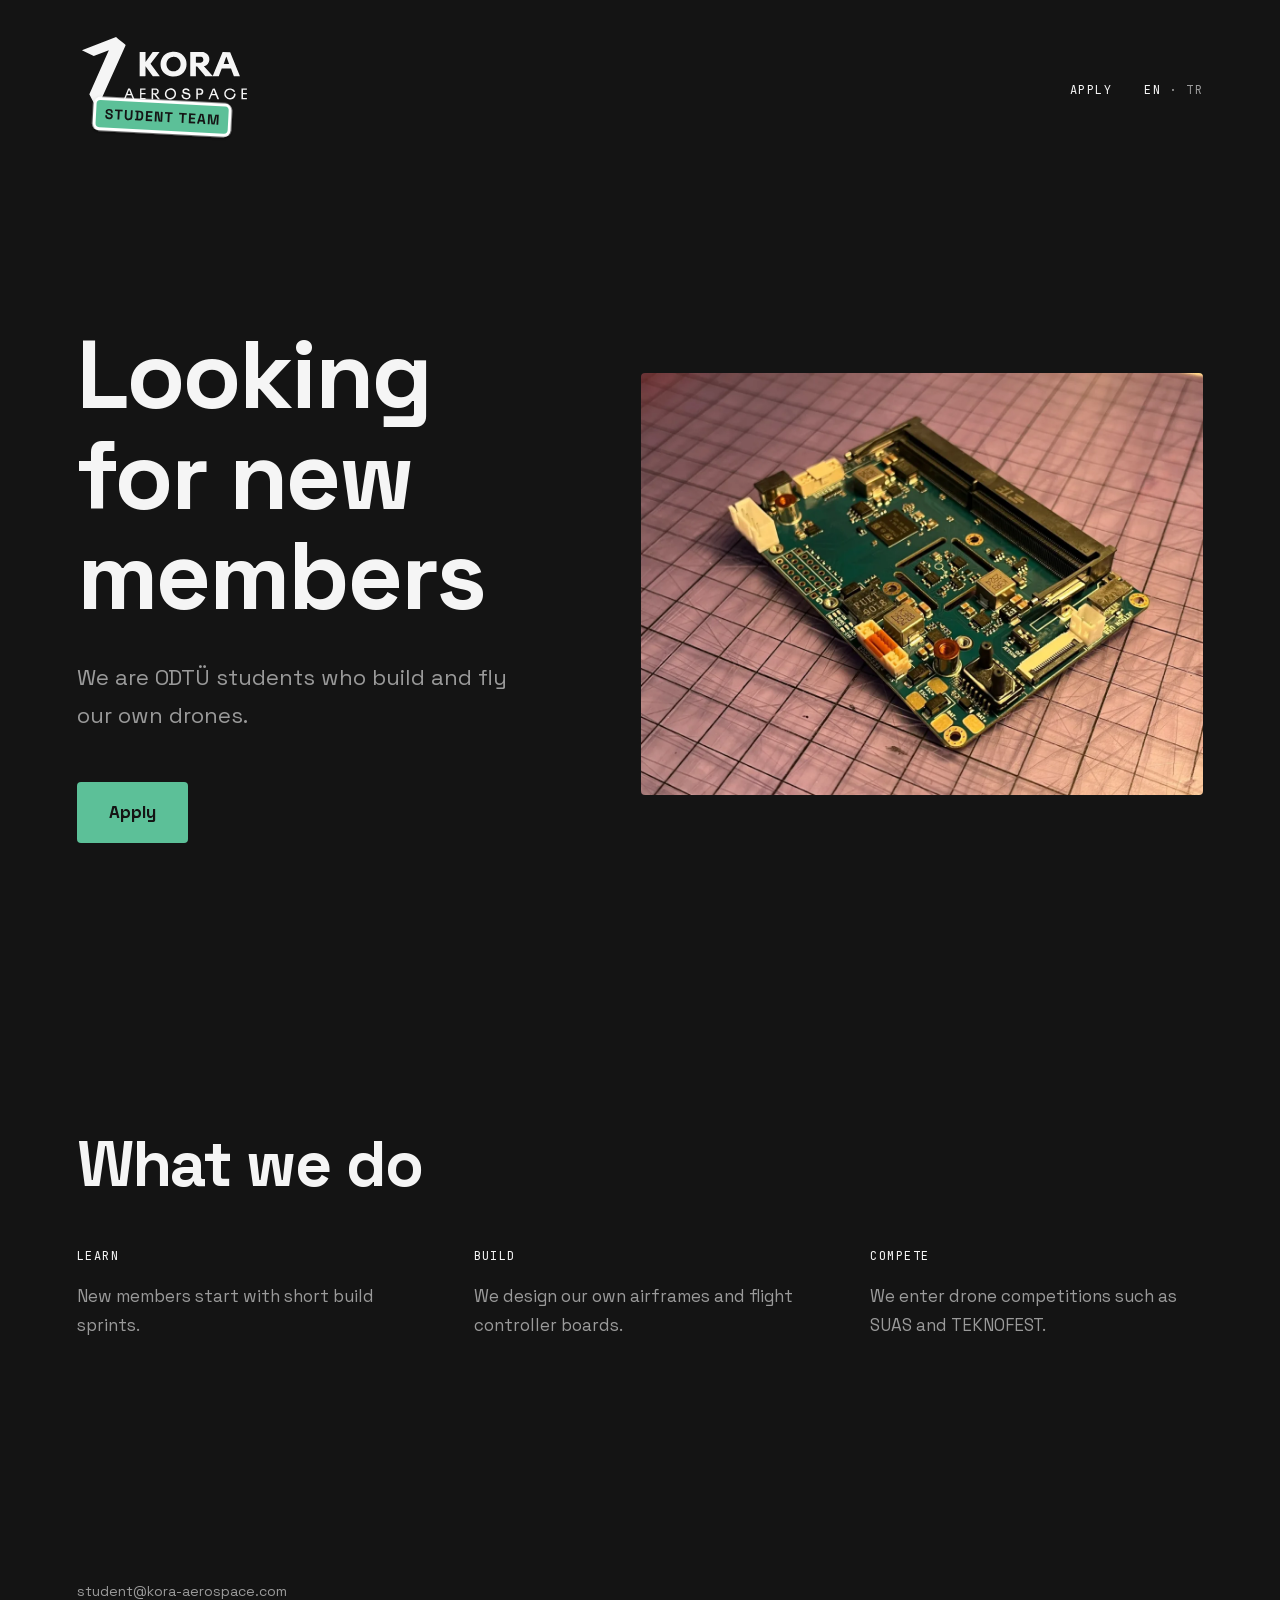
==== commit 1a0f21eb: "Use the flight controller photo for the hero and link preview Yigit does not want a white aircraft a" ====
--- a/index.html
+++ b/index.html
@@ -8,6 +8,13 @@
   <link rel="alternate" hreflang="en" href="https://student.kora-aerospace.com/">
   <link rel="alternate" hreflang="tr" href="https://student.kora-aerospace.com/tr/">
   <link rel="alternate" hreflang="x-default" href="https://student.kora-aerospace.com/">
+  <meta property="og:type" content="website">
+  <meta property="og:url" content="https://student.kora-aerospace.com/">
+  <meta property="og:locale" content="en_US">
+  <meta property="og:locale:alternate" content="tr_TR">
+  <meta property="og:title" content="Kora Aerospace Student Team">
+  <meta property="og:description" content="We are ODTÜ students who build and fly our own drones, and we are looking for new members.">
+  <meta property="og:image" content="https://student.kora-aerospace.com/media/og.jpg">
   <link rel="icon" href="favicon.ico" sizes="48x48">
   <link rel="icon" href="favicon.svg" type="image/svg+xml">
   <link rel="apple-touch-icon" href="apple-touch-icon.png">
@@ -31,7 +38,7 @@
         <p class="lead">We are ODTÜ students who build and fly our own drones.</p>
         <a href="apply/" class="btn">Apply</a>
       </div>
-      <img src="media/wing-field.webp" alt="Our competition flying wing on a log pile in a field" width="1240" height="698">
+      <img src="media/fc-board-angle.webp" alt="A flight controller board we designed" width="1240" height="930">
     </section>
 
     <section>
